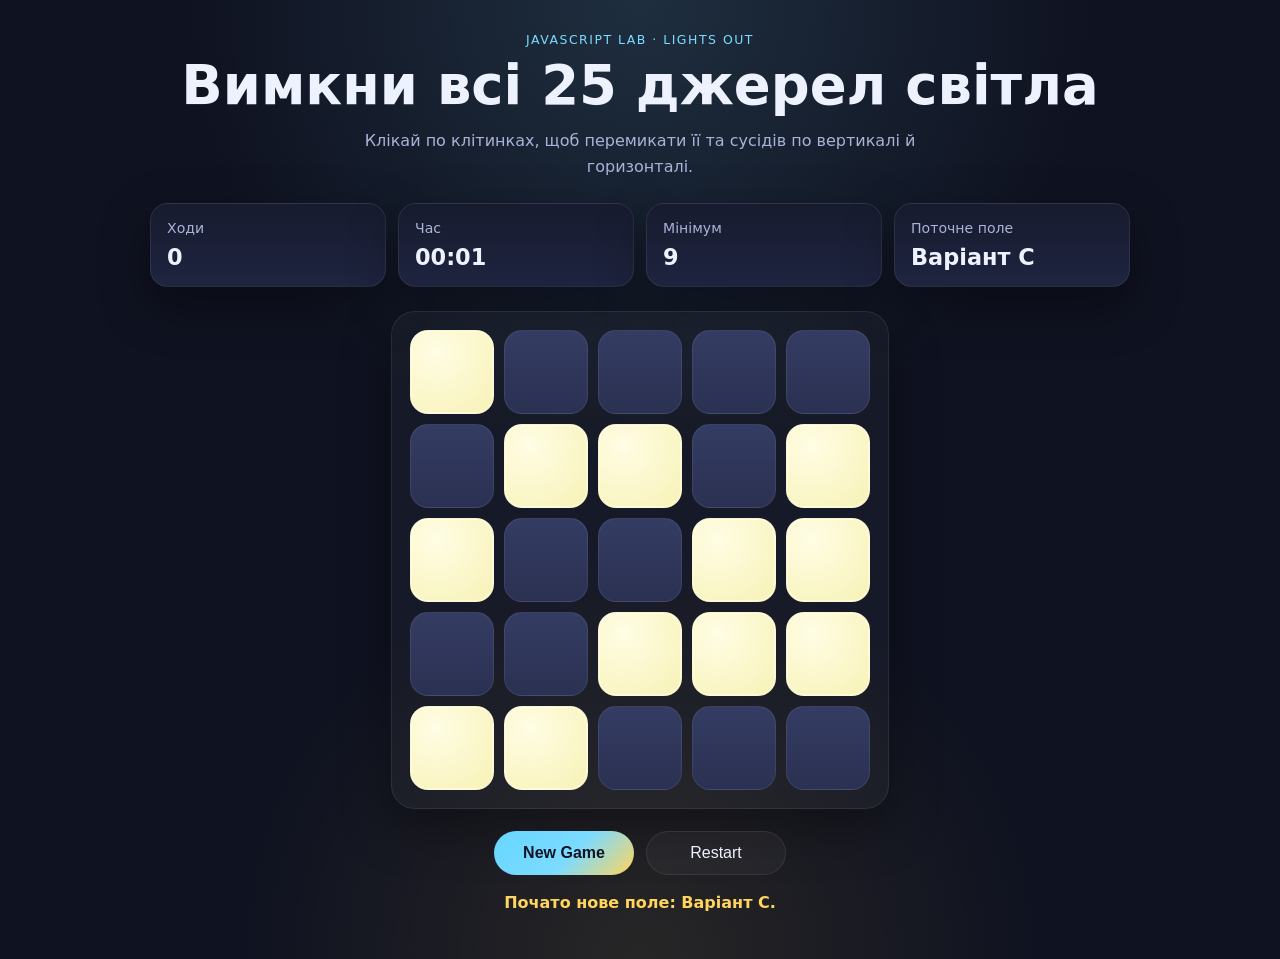
==== Lab_6/index.html @ 2b86f8d4 "Add files via upload" ====
<!doctype html>
<html lang="uk">
<head>
  <meta charset="UTF-8" />
  <meta name="viewport" content="width=device-width, initial-scale=1.0" />
  <title>Lights Out</title>
  <link rel="stylesheet" href="./css/style.css" />
</head>
<body>
  <main class="app">
    <section class="hero">
      <p class="eyebrow">JavaScript lab · Lights Out</p>
      <h1>Вимкни всі 25 джерел світла</h1>
      <p class="subtitle">
        Клікай по клітинках, щоб перемикати її та сусідів по вертикалі й горизонталі.
      </p>
    </section>

    <section class="panel">
      <div class="stat">
        <span class="stat-label">Ходи</span>
        <strong id="moves">0</strong>
      </div>
      <div class="stat">
        <span class="stat-label">Час</span>
        <strong id="time">00:00</strong>
      </div>
      <div class="stat">
        <span class="stat-label">Мінімум</span>
        <strong id="target">—</strong>
      </div>
      <div class="stat">
        <span class="stat-label">Поточне поле</span>
        <strong id="levelName">—</strong>
      </div>
    </section>

    <section class="board-wrap">
      <div id="board" class="board" aria-label="Ігрове поле 5 на 5"></div>
    </section>

    <section class="controls">
      <button id="newGameBtn" class="btn primary">New Game</button>
      <button id="restartBtn" class="btn">Restart</button>
    </section>

    <p id="message" class="message" role="status" aria-live="polite"></p>
  </main>

  <script src="./js/app.js"></script>
</body>
</html>
---- Lab_6/css/style.css ----
* {
  box-sizing: border-box;
}

:root {
  --bg: #0f1220;
  --panel: #171b2e;
  --panel-2: #1f2440;
  --text: #eef2ff;
  --muted: #aab3d6;
  --accent: #7cdbff;
  --accent-2: #ffd55d;
  --on: #f7f2b6;
  --off: #2a3152;
  --border: rgba(255, 255, 255, 0.08);
  --shadow: 0 18px 50px rgba(0, 0, 0, 0.35);
}

html, body {
  margin: 0;
  min-height: 100%;
}

body {
  font-family: Inter, system-ui, -apple-system, BlinkMacSystemFont, "Segoe UI", sans-serif;
  background:
    radial-gradient(circle at top, rgba(124, 219, 255, 0.14), transparent 40%),
    radial-gradient(circle at bottom, rgba(255, 213, 93, 0.10), transparent 35%),
    var(--bg);
  color: var(--text);
}

.app {
  width: min(980px, calc(100% - 32px));
  margin: 0 auto;
  padding: 32px 0 40px;
}

.hero {
  text-align: center;
  margin-bottom: 20px;
}

.eyebrow {
  margin: 0 0 10px;
  color: var(--accent);
  text-transform: uppercase;
  letter-spacing: 0.12em;
  font-size: 0.78rem;
}

h1 {
  margin: 0;
  font-size: clamp(2rem, 5vw, 3.4rem);
  line-height: 1.05;
}

.subtitle {
  margin: 14px auto 0;
  max-width: 58ch;
  color: var(--muted);
  line-height: 1.6;
}

.panel {
  display: grid;
  grid-template-columns: repeat(4, minmax(0, 1fr));
  gap: 12px;
  margin: 24px 0;
}

.stat {
  background: linear-gradient(180deg, var(--panel), var(--panel-2));
  border: 1px solid var(--border);
  border-radius: 18px;
  padding: 16px;
  box-shadow: var(--shadow);
}

.stat-label {
  display: block;
  color: var(--muted);
  font-size: 0.88rem;
  margin-bottom: 8px;
}

.stat strong {
  font-size: 1.4rem;
}

.board-wrap {
  display: flex;
  justify-content: center;
}

.board {
  display: grid;
  grid-template-columns: repeat(5, minmax(52px, 84px));
  gap: 10px;
  padding: 18px;
  background: rgba(255, 255, 255, 0.03);
  border: 1px solid var(--border);
  border-radius: 24px;
  box-shadow: var(--shadow);
}

.cell {
  width: 100%;
  aspect-ratio: 1 / 1;
  border: 1px solid rgba(255, 255, 255, 0.08);
  border-radius: 18px;
  cursor: pointer;
  transition: transform 0.12s ease, box-shadow 0.12s ease, background 0.12s ease;
  font-size: 0;
}

.cell:hover {
  transform: translateY(-1px);
}

.cell.on {
  background: radial-gradient(circle at 30% 25%, #fffde4, var(--on));
  box-shadow: inset 0 0 0 1px rgba(255,255,255,0.45);
}

.cell.off {
  background: linear-gradient(180deg, #353c63, var(--off));
}

.cell:focus-visible {
  outline: 3px solid var(--accent);
  outline-offset: 2px;
}

.controls {
  display: flex;
  justify-content: center;
  gap: 12px;
  margin-top: 22px;
  flex-wrap: wrap;
}

.btn {
  border: 1px solid var(--border);
  background: rgba(255, 255, 255, 0.04);
  color: var(--text);
  padding: 12px 18px;
  border-radius: 999px;
  cursor: pointer;
  min-width: 140px;
  font-size: 1rem;
  transition: transform 0.12s ease, background 0.12s ease;
}

.btn:hover {
  transform: translateY(-1px);
  background: rgba(255, 255, 255, 0.08);
}

.btn.primary {
  background: linear-gradient(135deg, #67d6ff, #7cdbff 55%, #ffd55d);
  color: #101425;
  font-weight: 700;
  border: none;
}

.message {
  min-height: 1.6em;
  text-align: center;
  color: var(--accent-2);
  margin: 18px 0 0;
  font-weight: 600;
}

@media (max-width: 760px) {
  .panel {
    grid-template-columns: repeat(2, minmax(0, 1fr));
  }

  .board {
    gap: 8px;
    padding: 14px;
    grid-template-columns: repeat(5, minmax(42px, 1fr));
  }

  .btn {
    min-width: 120px;
  }
}

@media (max-width: 430px) {
  .app {
    width: min(100% - 20px, 980px);
    padding-top: 18px;
  }

  .panel {
    grid-template-columns: 1fr 1fr;
  }

  .stat {
    padding: 14px;
  }
}
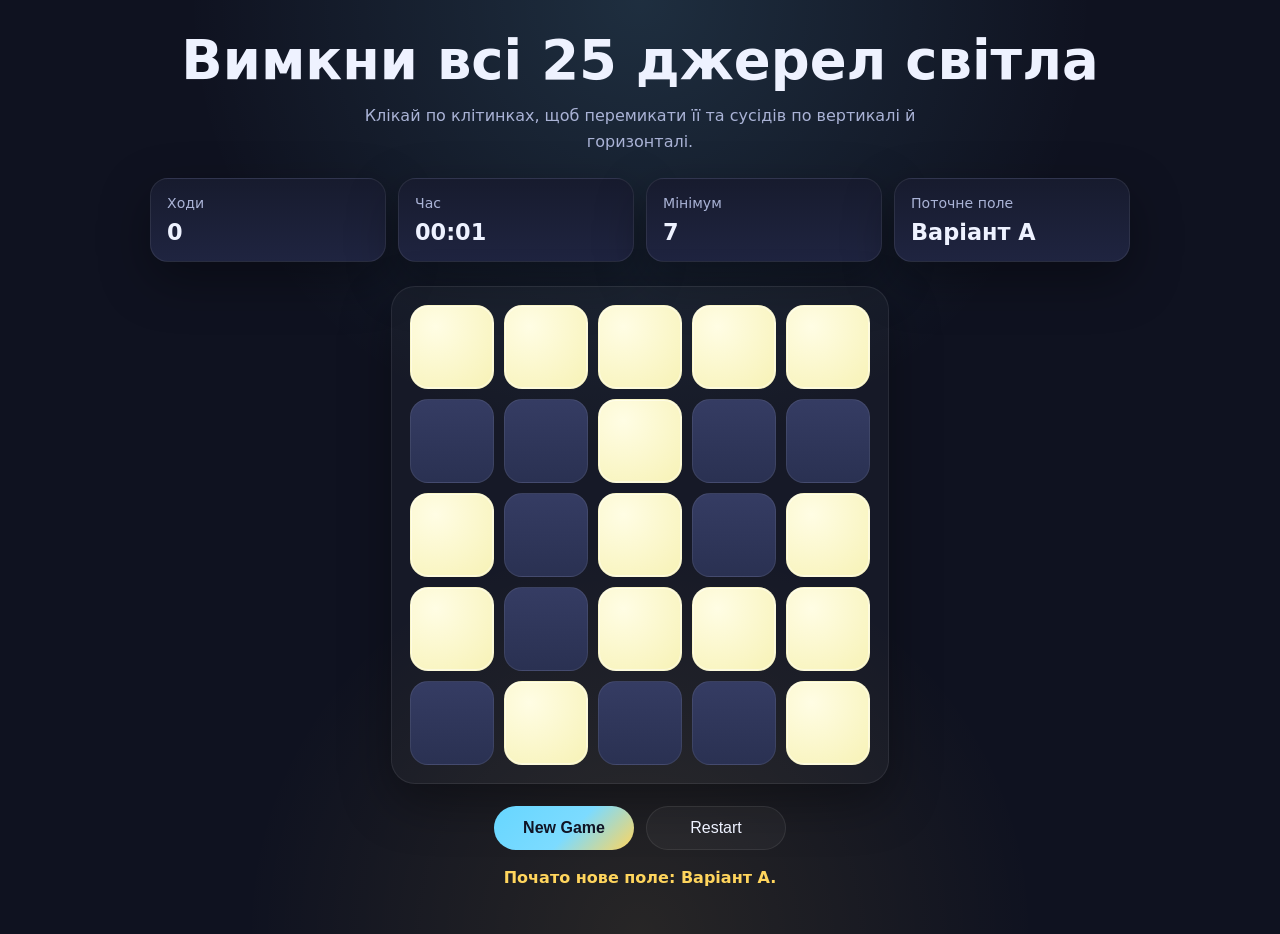
==== commit 2d495fe5: "Update index.html" ====
--- a/Lab_6/index.html
+++ b/Lab_6/index.html
@@ -9,7 +9,6 @@
 <body>
   <main class="app">
     <section class="hero">
-      <p class="eyebrow">JavaScript lab · Lights Out</p>
       <h1>Вимкни всі 25 джерел світла</h1>
       <p class="subtitle">
         Клікай по клітинках, щоб перемикати її та сусідів по вертикалі й горизонталі.
